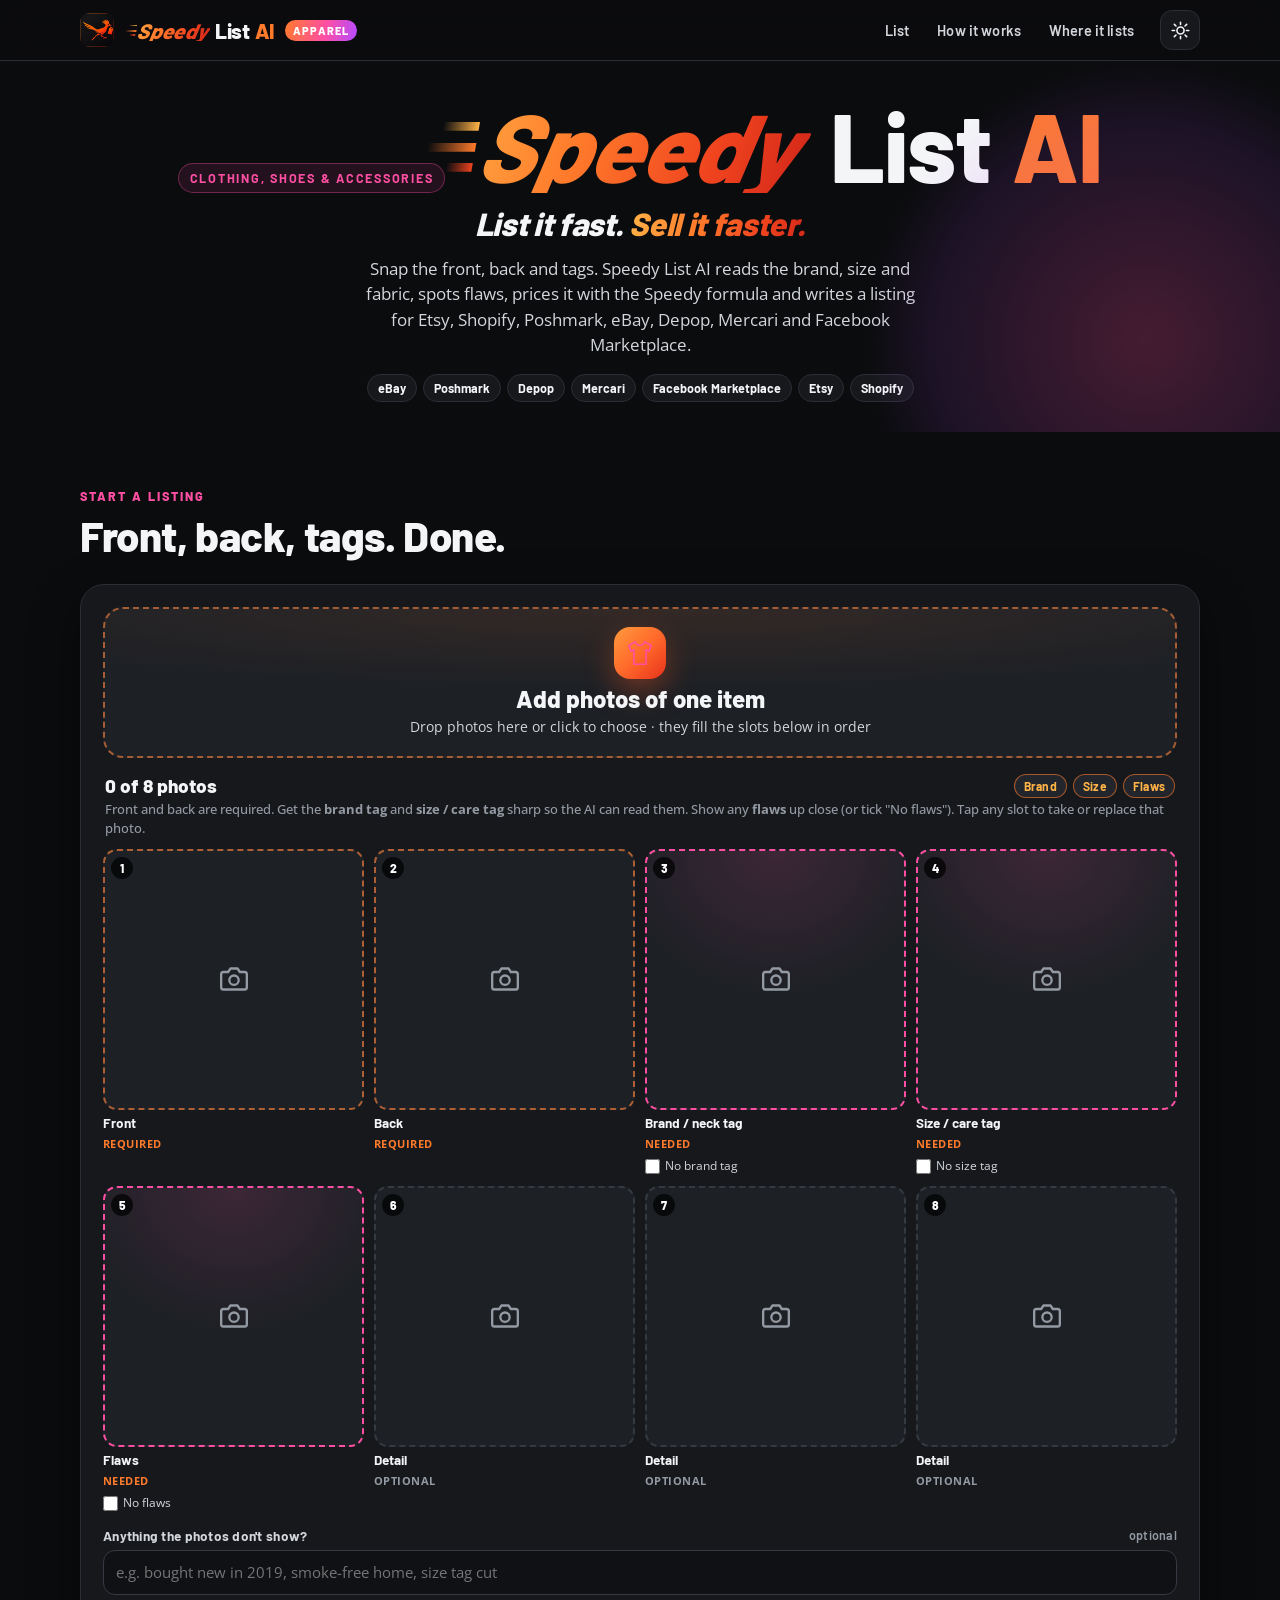
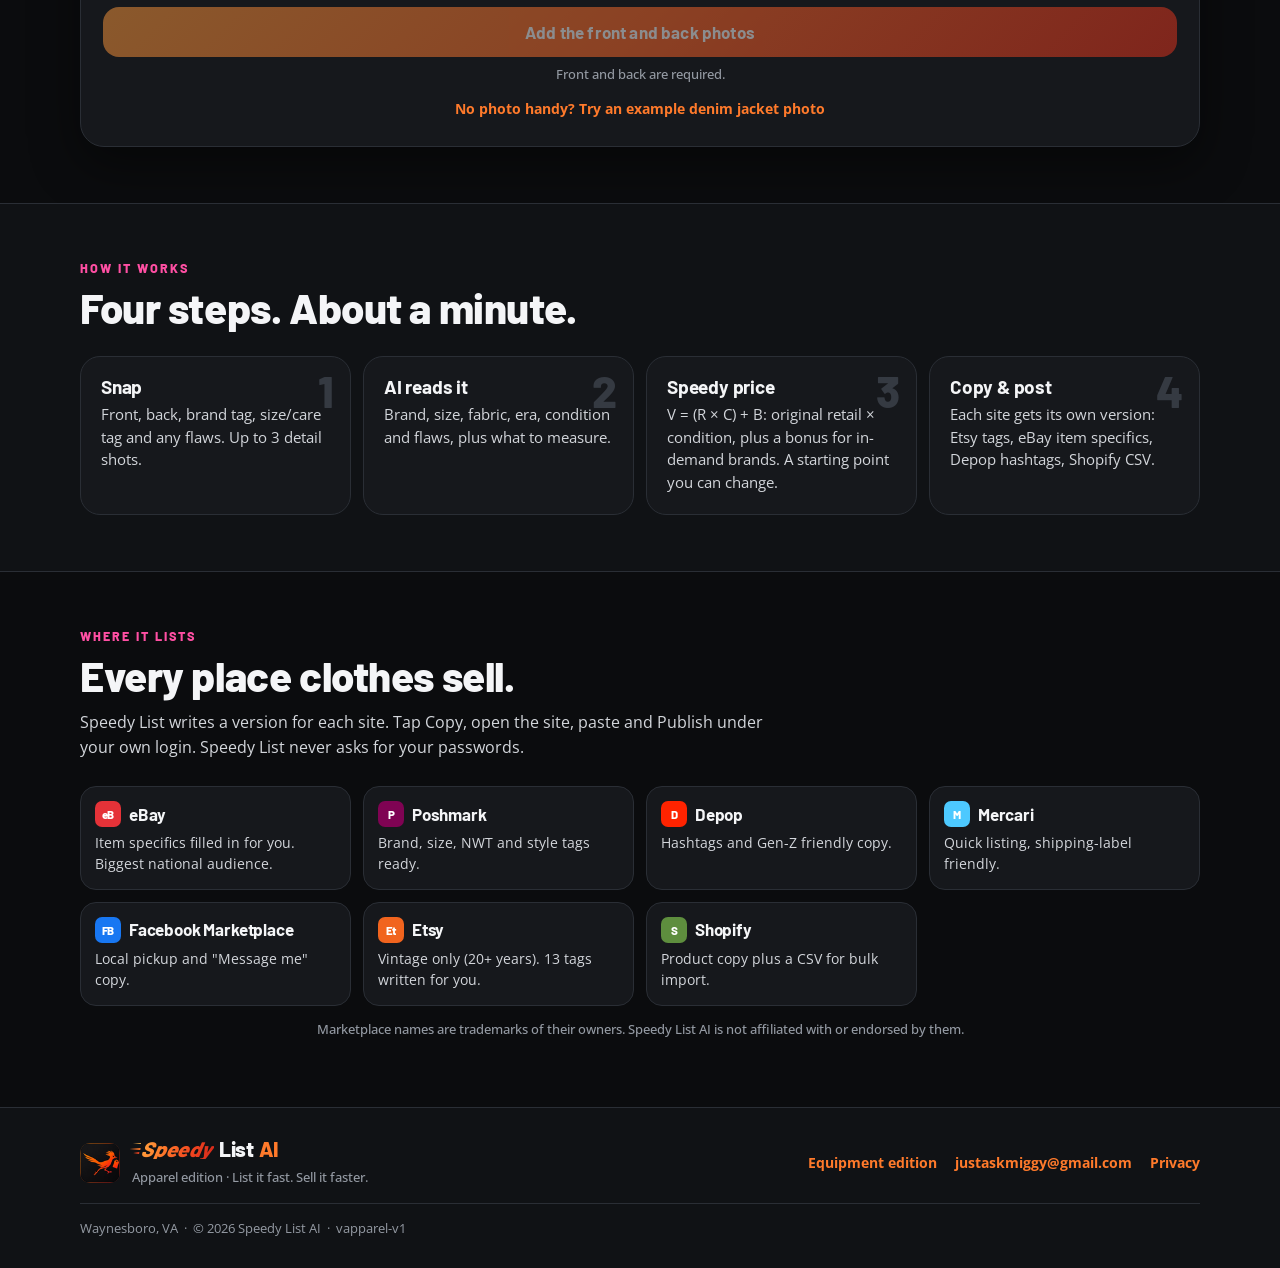
==== index.html @ e32f9b7d "Speedy List AI – Apparel v1: photo guide (front/back/brand tag/size tag/flaws + details), real AI vi" ====
<!doctype html>
<html lang="en" data-theme="dark">
<head>
<meta charset="utf-8">
<meta name="viewport" content="width=device-width, initial-scale=1, viewport-fit=cover">
<title>Speedy List AI – Apparel · List it fast. Sell it faster.</title>
<meta name="description" content="Speedy List AI – Apparel: photos of clothing, shoes and accessories become a priced listing for Etsy, Shopify, Poshmark, eBay, Depop, Mercari and Facebook Marketplace.">
<meta name="theme-color" content="#0b0c0e">
<meta name="color-scheme" content="dark light">
<link rel="manifest" href="manifest.webmanifest">
<link rel="icon" href="assets/brand/roadrunner-favicon-32.png" sizes="32x32" type="image/png">
<link rel="apple-touch-icon" href="assets/brand/roadrunner-apple-touch-180.png" sizes="180x180">
<meta name="apple-mobile-web-app-capable" content="yes"><meta name="mobile-web-app-capable" content="yes">
<meta name="apple-mobile-web-app-title" content="Speedy Apparel">
<meta name="apple-mobile-web-app-status-bar-style" content="black-translucent">
<meta property="og:title" content="Speedy List AI – Apparel">
<meta property="og:description" content="Snap the front, back and tags. Get a priced listing for every resale site.">
<meta property="og:image" content="assets/brand/roadrunner-icon-512.png">
<link rel="preload" href="assets/fonts/Barlow-ExtraBold.woff2" as="font" type="font/woff2" crossorigin>
<link rel="stylesheet" href="css/app.css">
<link rel="stylesheet" href="css/apparel.css">
<script>try{var t=localStorage.getItem('sla.theme');if(t)document.documentElement.setAttribute('data-theme',t)}catch(e){}</script>
</head>
<body>
<header class="topbar">
  <div class="wrap topbar-in">
    <a class="brand" href="#top" aria-label="Speedy List AI Apparel home">
      <img src="assets/brand/roadrunner-tile-64.png" width="34" height="34" alt="">
      <span class="wordmark sm"><span class="sp-speedy">Speedy</span><span class="sp-list">List</span><span class="sp-ai">AI</span></span>
      <span class="catpill" id="catPill">Apparel</span>
    </a>
    <nav class="topnav" aria-label="Sections"><a href="#list">List</a><a href="#how">How it works</a><a href="#where">Where it lists</a></nav>
    <button class="btn ghost sm" id="installBtn" hidden>Install</button>
    <button class="iconbtn" id="themeBtn" aria-label="Toggle light / dark mode" title="Light / dark">
      <svg class="i-sun" viewBox="0 0 24 24" aria-hidden="true"><circle cx="12" cy="12" r="4.5"/><path d="M12 1.5v3M12 19.5v3M4.2 4.2l2.1 2.1M17.7 17.7l2.1 2.1M1.5 12h3M19.5 12h3M4.2 19.8l2.1-2.1M17.7 6.3l2.1-2.1"/></svg>
      <svg class="i-moon" viewBox="0 0 24 24" aria-hidden="true"><path d="M20.5 14.5A8.5 8.5 0 0 1 9.5 3.5a8.5 8.5 0 1 0 11 11z"/></svg>
    </button>
  </div>
</header>

<main id="top">
  <section class="hero ap-hero">
    <div class="hero-glow" aria-hidden="true"></div>
    <div class="wrap">
      <span class="eyebrow ap" id="eyebrow">Clothing, shoes &amp; accessories</span>
      <h1 class="wordmark xl"><span class="sp-speedy">Speedy</span><span class="sp-list">List</span><span class="sp-ai">AI</span></h1>
      <p class="slogan">List it fast. <span>Sell it faster.</span></p>
      <p class="lede" id="lede"></p>
      <div class="mk-strip" id="mkStrip" aria-label="Marketplaces"></div>
    </div>
  </section>

  <section class="sec" id="list">
    <div class="wrap">
      <div class="sec-head"><span class="kicker ap">Start a listing</span><h2>Front, back, tags. Done.</h2></div>
      <div class="flow card" id="flow">
        <div class="step" id="stepDrop">
          <label class="drop compact" id="drop" tabindex="0">
            <input type="file" id="fileIn" accept="image/*" multiple hidden>
            <div class="drop-icon" aria-hidden="true"><svg viewBox="0 0 64 64"><path d="M22 8l-14 8 5 12 6-3v31h26V25l6 3 5-12-14-8c-2 5-6 8-10 8s-8-3-10-8z"/></svg></div>
            <strong class="drop-title" id="dropTitle">Add photos of one item</strong>
            <span class="drop-sub"><span class="desk">Drop photos here or click to choose</span><span class="mob">Tap to pick several from your library</span> · they fill the slots below in order</span>
          </label>
          <div class="shots-head" aria-live="polite"><b id="shotCount"></b><span class="shot-flags" id="shotFlags"></span></div>
          <p class="tiny shots-tip">Front and back are required. Get the <b>brand tag</b> and <b>size / care tag</b> sharp so the AI can read them. Show any <b>flaws</b> up close (or tick "No flaws"). Tap any slot to take or replace that photo.</p>
          <div class="shots" id="shots" role="list" aria-label="Photo slots"></div>
          <div class="field"><label for="notesIn">Anything the photos don't show? <span class="tiny">optional</span></label><input id="notesIn" maxlength="300" placeholder="e.g. bought new in 2019, smoke-free home, size tag cut"></div>
          <button class="btn primary lg block" id="analyzeBtn" type="button" disabled>Add photos</button>
          <p class="tiny center" id="analyzeWhy"></p>
          <div class="sample-row"><button class="linkbtn" id="sampleBtn" type="button"></button></div>
        </div>

        <div class="step" id="stepId" hidden>
          <div class="thumbs" id="thumbs"></div>
          <div class="ident">
            <div class="scan"><img id="scanImg" alt=""><span class="scanline"></span></div>
            <div class="ident-copy">
              <h3><span class="spinner"></span> Reading your photos...</h3>
              <ul class="ident-steps" id="identSteps"><li>Reading the brand tag</li><li>Size, fabric &amp; made in</li><li>Checking for flaws</li><li>Pricing &amp; writing listings</li></ul>
              <p class="demo-note">Speedy AI is on it. About 15-30 seconds.</p>
            </div>
          </div>
        </div>

        <div class="step" id="stepResult" hidden>
          <div class="result-grid">
            <div class="col">
              <div class="item-card">
                <div class="item-photo"><img id="itemImg" alt="Your item photo"><span class="badge demo">Speedy AI</span></div>
                <div class="item-meta">
                  <span class="badge ok" id="itemConf">AI read</span>
                  <h3 id="itemName"></h3>
                  <p class="demo-note strong" id="aiNote"></p>
                  <div class="fgrid" id="fieldGrid"></div>
                  <label class="vchk"><input type="checkbox" id="vintageChk"> <span><b>Vintage (20+ years old)</b> <span class="tiny" id="vintageWhy"></span></span></label>
                  <div class="field"><label for="flawsIn">Flaws <span class="tiny">one per line, buyers trust honesty</span></label><textarea id="flawsIn" rows="2" placeholder="None noted"></textarea></div>
                  <button class="linkbtn" id="retryBtn" type="button">Not right? Analyze again</button>
                </div>
              </div>

              <div class="price-card meas-card">
                <div class="price-head"><h3>Measurements</h3><span class="formula-tag ap">inches, laid flat</span></div>
                <p class="tiny">Measured items sell faster and get fewer returns. Leave blank to skip.</p>
                <div class="meas" id="meas"></div>
              </div>

              <div class="price-card">
                <div class="price-head"><h3>Speedy price</h3><span class="formula-tag">V = (R &times; C) + B</span></div>
                <p class="startpt" id="startNote"></p>
                <div class="field"><label for="retailIn" id="retailLbl">R - original retail price</label><div class="money"><span>$</span><input id="retailIn" type="number" inputmode="numeric" min="0" step="5"></div></div>
                <div class="field"><span class="lbl">C - condition</span><div class="seg seg5" id="condSeg" role="radiogroup" aria-label="Condition"></div></div>
                <div class="field"><label for="bonusIn">B - brand bonus <span class="gold" id="goldTag">In-demand brand</span></label>
                  <div class="range-row"><input id="bonusIn" type="range"><output id="bonusOut">$0</output></div>
                  <p class="tiny" id="bonusNote"></p></div>
                <div class="calc" id="calc"></div>
                <div class="final">
                  <div><span class="tiny">Suggested starting price</span><div class="big" id="vOut">-</div></div>
                  <div class="field inline"><label for="priceIn">Your price</label><div class="money"><span>$</span><input id="priceIn" type="number" inputmode="numeric" min="0" step="1" placeholder="Enter price"></div></div>
                </div>
                <p class="price-need" id="priceNeed" role="status" hidden>Enter your asking price. Listings can't be copied until there's a price.</p>
              </div>
            </div>

            <div class="col">
              <div class="listing-card">
                <h3>Your listing <span class="tiny">written for you, edit freely</span></h3>
                <div class="field"><label for="titleIn">Title <span class="tiny" id="titleCount">0/80</span></label><input id="titleIn" maxlength="140"></div>
                <div class="field"><label for="descIn">Description</label><textarea id="descIn" rows="6"></textarea></div>
                <div class="field"><label for="kwIn">Keywords / tags <span class="tiny">comma separated</span></label><input id="kwIn"></div>
              </div>
              <div class="post-card">
                <div class="post-head"><h3>Copy to a marketplace</h3></div>
                <div class="mtabs" id="mtabs" role="tablist" aria-label="Marketplaces"></div>
                <div class="mpanel" id="mpanel"></div>
                <div class="done-row">
                  <button class="btn ghost" id="saveBtn" type="button">Save to my items</button>
                  <button class="btn ghost" id="againBtn" type="button">List another item</button>
                </div>
                <p class="tiny center" id="savedNote"></p>
              </div>
            </div>
          </div>
        </div>
      </div>
    </div>
  </section>

  <section class="sec alt" id="how">
    <div class="wrap">
      <div class="sec-head"><span class="kicker ap">How it works</span><h2>Four steps. About a minute.</h2></div>
      <ol class="how">
        <li><span class="n">1</span><h3>Snap</h3><p>Front, back, brand tag, size/care tag and any flaws. Up to 3 detail shots.</p></li>
        <li><span class="n">2</span><h3>AI reads it</h3><p>Brand, size, fabric, era, condition and flaws, plus what to measure.</p></li>
        <li><span class="n">3</span><h3>Speedy price</h3><p>V = (R &times; C) + B: original retail &times; condition, plus a bonus for in-demand brands. A starting point you can change.</p></li>
        <li><span class="n">4</span><h3>Copy &amp; post</h3><p>Each site gets its own version: Etsy tags, eBay item specifics, Depop hashtags, Shopify CSV.</p></li>
      </ol>
    </div>
  </section>

  <section class="sec" id="where">
    <div class="wrap">
      <div class="sec-head"><span class="kicker ap">Where it lists</span><h2>Every place clothes sell.</h2>
        <p class="sub">Speedy List writes a version for each site. Tap Copy, open the site, paste and Publish under your own login. Speedy List never asks for your passwords.</p></div>
      <div class="where" id="whereGrid"></div>
      <p class="tiny center">Marketplace names are trademarks of their owners. Speedy List AI is not affiliated with or endorsed by them.</p>
    </div>
  </section>
</main>

<footer class="footer">
  <div class="wrap foot-in">
    <div class="foot-brand"><img src="assets/brand/roadrunner-tile-64.png" width="40" height="40" alt="">
      <div><span class="wordmark sm"><span class="sp-speedy">Speedy</span><span class="sp-list">List</span><span class="sp-ai">AI</span></span><p class="tiny">Apparel edition · List it fast. Sell it faster.</p></div></div>
    <div class="foot-links"><a href="https://justaskmiggy.github.io/speedy-list-ai/">Equipment edition</a><a href="mailto:justaskmiggy@gmail.com">justaskmiggy@gmail.com</a><a href="privacy.html">Privacy</a></div>
    <p class="foot-note">Waynesboro, VA &nbsp;·&nbsp; &copy; 2026 Speedy List AI &nbsp;·&nbsp; <span id="verTag"></span></p>
  </div>
</footer>
<div class="toast" id="toast" role="status" aria-live="polite"></div>
<script src="js/categories.js"></script>
<script src="js/markets.js"></script>
<script src="js/app.js"></script>
</body>
</html>
---- css/app.css ----
/* Speedy List AI - dark-first, light mode via [data-theme=light] */
@font-face{font-family:"Barlow";font-weight:600;font-display:swap;src:url(../assets/fonts/Barlow-SemiBold.woff2) format("woff2")}
@font-face{font-family:"Barlow";font-weight:700;font-display:swap;src:url(../assets/fonts/Barlow-Bold.woff2) format("woff2")}
@font-face{font-family:"Barlow";font-weight:800;font-display:swap;src:url(../assets/fonts/Barlow-ExtraBold.woff2) format("woff2")}
@font-face{font-family:"Open Sans";font-weight:300 800;font-display:swap;src:url(../assets/fonts/OpenSans-var.woff2) format("woff2")}

:root{
  --o1:#ffb347;--o2:#ff7a2b;--o3:#f0441f;--o4:#d4281a;
  --grad:linear-gradient(100deg,#ffb347 0%,#ff7a2b 40%,#f0441f 75%,#d4281a 100%);
  --grad2:linear-gradient(135deg,#ff9a3c 0%,#ff6a2b 50%,#e8321c 100%);
  --green:#2fd27a;--blue:#4aa3ff;
  --r:18px;--r2:12px;
  --head:"Barlow","Arial Narrow",system-ui,sans-serif;--body:"Open Sans",system-ui,-apple-system,"Segoe UI",Roboto,sans-serif;
  --bg:#0b0c0e;--bg2:#101215;--card:#16181c;--card2:#1d2025;--line:#2a2e35;--line2:#353a42;
  --text:#f4f5f7;--text2:#d3d6db;--mute:#949aa3;--shadow:0 18px 50px rgba(0,0,0,.45);
  --chip:#22252b;--input:#0f1114;
}
[data-theme=light]{
  --bg:#f6f5f2;--bg2:#efece7;--card:#ffffff;--card2:#f7f5f2;--line:#e5e1db;--line2:#d6d1c9;
  --text:#121316;--text2:#2f3338;--mute:#626870;--shadow:0 16px 40px rgba(30,20,10,.10);
  --chip:#f1eee9;--input:#fbfaf8;
}
*{box-sizing:border-box}
html{scroll-behavior:smooth;-webkit-text-size-adjust:100%}
body{margin:0;background:var(--bg);color:var(--text);font:15px/1.55 var(--body);-webkit-font-smoothing:antialiased;overflow-x:hidden}
img{max-width:100%;display:block}
a{color:inherit}
h1,h2,h3{font-family:var(--head);margin:0;line-height:1.1;letter-spacing:-.01em}
h2{font-size:clamp(28px,4.4vw,42px);font-weight:800}
h3{font-size:19px;font-weight:700}
button,input,textarea,select{font:inherit;color:inherit}
svg{fill:none;stroke:currentColor;stroke-width:2;stroke-linecap:round;stroke-linejoin:round}
.wrap{max-width:1160px;margin:0 auto;padding:0 20px}
.skip{position:absolute;left:-999px}.skip:focus{left:10px;top:10px;z-index:99;background:#fff;color:#000;padding:8px 12px;border-radius:8px}
.tiny{font-size:12.5px;color:var(--mute);font-weight:500}
.center{text-align:center}
[hidden]{display:none!important}

/* prototype bar */
.protobar{background:#000;color:#cfd2d7;font-size:12.5px;text-align:center;padding:6px 12px;border-bottom:1px solid #1d1f23}
[data-theme=light] .protobar{background:#141518;color:#e6e7ea}
.pill{display:inline-block;background:var(--grad);color:#fff;font:800 10.5px/1 var(--head);letter-spacing:.08em;padding:4px 8px;border-radius:99px;margin-right:6px;vertical-align:1px;text-transform:uppercase}

/* wordmark: Speedy = heavy slanted gradient w/ motion streaks, List = white/dark, AI = orange */
.wordmark{font-family:var(--head);font-weight:800;white-space:nowrap;display:inline-flex;align-items:baseline;gap:.22em;letter-spacing:-.01em;line-height:1}
.wordmark .sp-speedy{position:relative;display:inline-block;font-style:italic;transform:skewX(-10deg);padding:0 .1em 0 .55em;margin-left:-.1em;
  background:var(--grad);-webkit-background-clip:text;background-clip:text;color:transparent;-webkit-text-fill-color:transparent}
.wordmark .sp-speedy::before{content:"";position:absolute;left:0;top:.26em;width:.5em;height:.52em;pointer-events:none;
  background:linear-gradient(90deg,transparent,#ffb347) 100% 0/75% .09em no-repeat,linear-gradient(90deg,transparent,#ff7a2b) 100% 50%/100% .09em no-repeat,linear-gradient(90deg,transparent,#f0441f) 100% 100%/55% .09em no-repeat}
.wordmark .sp-list{color:var(--text)}
.wordmark .sp-ai{color:var(--o2)}
.wordmark.sm{font-size:21px}
.wordmark.xl{font-size:clamp(50px,9vw,96px);margin:10px 0 6px;margin-left:-.12em}

/* top bar */
.topbar{position:sticky;top:0;z-index:40;background:color-mix(in srgb,var(--bg) 82%,transparent);backdrop-filter:saturate(1.4) blur(14px);-webkit-backdrop-filter:saturate(1.4) blur(14px);border-bottom:1px solid var(--line)}
.topbar-in{display:flex;align-items:center;gap:14px;height:60px}
.brand{display:flex;align-items:center;gap:14px;text-decoration:none;margin-right:auto}
.brand img{border-radius:9px}
.topnav{display:none;gap:4px}
.topnav a{text-decoration:none;color:var(--text2);font:600 14.5px var(--head);padding:8px 12px;border-radius:10px;letter-spacing:.01em}
.topnav a:hover{background:var(--chip);color:var(--text)}
.iconbtn{width:40px;height:40px;border-radius:12px;border:1px solid var(--line);background:var(--card);display:grid;place-items:center;cursor:pointer}
.iconbtn svg{width:19px;height:19px}
.i-moon{display:none}[data-theme=light] .i-sun{display:none}[data-theme=light] .i-moon{display:block}
@media(min-width:900px){.topnav{display:flex}}

/* buttons */
.btn{display:inline-flex;align-items:center;justify-content:center;gap:9px;border:0;border-radius:14px;padding:11px 18px;font:700 15.5px var(--head);letter-spacing:.01em;text-decoration:none;cursor:pointer;transition:transform .12s,box-shadow .2s,background .2s;white-space:nowrap}
.btn svg{width:19px;height:19px}
.btn:active{transform:scale(.98)}
.btn.primary{background:var(--grad2);color:#fff;box-shadow:0 8px 24px rgba(255,90,31,.32),inset 0 1px 0 rgba(255,255,255,.25)}
.btn.primary:hover{box-shadow:0 10px 30px rgba(255,90,31,.45),inset 0 1px 0 rgba(255,255,255,.25)}
.btn.primary:disabled{opacity:.5;cursor:not-allowed;box-shadow:none}
.btn.ghost{background:var(--card);color:var(--text);border:1px solid var(--line2)}
.btn.ghost:hover{border-color:var(--o2)}
.btn.lg{padding:15px 22px;font-size:17px;border-radius:16px}
.btn.sm{padding:8px 13px;font-size:14px;border-radius:11px}
.btn.block{width:100%}
.btn.ready{background:rgba(255,122,43,.12);color:var(--o1);border:1px solid rgba(255,122,43,.4)}
[data-theme=light] .btn.ready{color:#c94a12}
.btn.ok{background:rgba(47,210,122,.14);color:var(--green);border:1px solid rgba(47,210,122,.35)}
.linkbtn{background:none;border:0;color:var(--o2);font-weight:700;cursor:pointer;padding:4px 0;text-decoration:none;font-size:14px}
.linkbtn:hover{text-decoration:underline}

/* hero */
.hero{position:relative;overflow:hidden;padding:34px 0 46px}
.hero-glow{position:absolute;inset:-20% -10% auto auto;width:780px;height:780px;background:radial-gradient(closest-side,rgba(255,106,43,.28),rgba(240,68,31,.10) 55%,transparent 72%);pointer-events:none}
[data-theme=light] .hero-glow{background:radial-gradient(closest-side,rgba(255,122,43,.22),rgba(240,68,31,.07) 55%,transparent 72%)}
.hero-in{position:relative;display:grid;gap:26px;align-items:center}
.hero-copy{order:2;text-align:center}
.hero-art{order:1;position:relative;justify-self:center;width:min(78vw,330px);aspect-ratio:1}
.eyebrow{display:inline-block;font:700 12.5px var(--head);letter-spacing:.14em;text-transform:uppercase;color:var(--o1);background:rgba(255,122,43,.10);border:1px solid rgba(255,122,43,.28);padding:6px 11px;border-radius:99px}
[data-theme=light] .eyebrow{color:#c94a12}
.slogan{font:800 clamp(22px,3.6vw,32px)/1.15 var(--head);margin:6px 0 14px;font-style:italic;letter-spacing:-.01em}
.slogan span{background:var(--grad);-webkit-background-clip:text;background-clip:text;color:transparent}
.lede{color:var(--text2);font-size:16.5px;max-width:560px;margin:0 auto 22px}
.cta-row{display:flex;gap:12px;flex-wrap:wrap;justify-content:center}
.hero-stats{list-style:none;padding:0;margin:24px 0 0;display:flex;gap:10px;justify-content:center;flex-wrap:wrap}
.hero-stats li{background:var(--card);border:1px solid var(--line);border-radius:12px;padding:7px 12px;font-size:13.5px;color:var(--mute)}
.hero-stats b{color:var(--text);font:800 16px var(--head);margin-right:3px}
.tile-ring{position:absolute;inset:6%;border-radius:22%;filter:drop-shadow(0 24px 50px rgba(255,90,31,.35));animation:bob 6s ease-in-out infinite}
.tile-ring img{width:100%;height:100%}
.float{position:absolute;background:color-mix(in srgb,var(--card) 88%,transparent);backdrop-filter:blur(10px);-webkit-backdrop-filter:blur(10px);border:1px solid var(--line2);border-radius:14px;padding:8px 12px;font:700 13px var(--head);box-shadow:var(--shadow);display:flex;align-items:center;gap:7px;white-space:nowrap}
.float small{display:block;font:600 11px var(--body);color:var(--mute)}
.float b{font-size:20px;background:var(--grad);-webkit-background-clip:text;background-clip:text;color:transparent}
.float.f3{flex-direction:column;align-items:flex-start;gap:0}
.f1{left:-6%;top:12%;animation:bob 5s ease-in-out infinite .4s}
.f2{right:-8%;top:44%;animation:bob 5.5s ease-in-out infinite 1s}
.f3{left:2%;bottom:2%;animation:bob 6.5s ease-in-out infinite .2s}
.dot{width:9px;height:9px;border-radius:50%;background:var(--o2);display:inline-block}
.dot.ok{background:var(--green);box-shadow:0 0 0 3px rgba(47,210,122,.18)}
@keyframes bob{0%,100%{transform:translateY(0)}50%{transform:translateY(-7px)}}
@media(min-width:900px){
  .hero{padding:60px 0 70px}
  .hero-in{grid-template-columns:1.1fr .9fr;gap:40px}
  .hero-copy{order:1;text-align:left}.hero-art{order:2;width:400px}
  .lede{margin-left:0}.cta-row,.hero-stats{justify-content:flex-start}
}
@media (prefers-reduced-motion:reduce){*{animation:none!important;transition:none!important}}

/* sections */
.sec{padding:56px 0;scroll-margin-top:60px}
#flow{scroll-margin-top:76px}
.sec.alt{background:var(--bg2);border-top:1px solid var(--line);border-bottom:1px solid var(--line)}
.sec-head{margin-bottom:26px}
.sec-head.center{text-align:center}
.sec-head.row{display:flex;flex-wrap:wrap;gap:18px;align-items:flex-end;justify-content:space-between}
.sec-head.row>div:first-child{max-width:720px}
.kicker{display:block;font:800 12.5px var(--head);letter-spacing:.16em;text-transform:uppercase;color:var(--o2);margin-bottom:8px}
.sub{color:var(--text2);font-size:16px;margin:12px 0 0;max-width:720px}
.sec-head.center .sub{margin-left:auto;margin-right:auto}
.card{background:var(--card);border:1px solid var(--line);border-radius:24px;box-shadow:var(--shadow)}

/* flow */
.flow{padding:16px}
@media(min-width:700px){.flow{padding:22px}}
.drop{display:flex;flex-direction:column;align-items:center;justify-content:center;text-align:center;gap:8px;min-height:300px;border:2px dashed color-mix(in srgb,var(--o2) 55%,var(--line2));border-radius:20px;cursor:pointer;padding:30px 18px;
  background:radial-gradient(120% 90% at 50% 0%,rgba(255,122,43,.10),transparent 60%),var(--card2);transition:border-color .2s,background .2s,transform .15s}
.drop:hover,.drop:focus-visible{border-color:var(--o2);outline:none}
.drop.over{border-color:var(--o1);background:radial-gradient(120% 90% at 50% 0%,rgba(255,122,43,.22),transparent 65%),var(--card2);transform:scale(1.01)}
.drop-icon{width:84px;height:84px;border-radius:24px;background:var(--grad2);display:grid;place-items:center;box-shadow:0 12px 30px rgba(255,90,31,.35);margin-bottom:8px}
.drop-icon svg{width:46px;height:46px;stroke:#fff;stroke-width:3.4}
.drop-title{font:800 clamp(22px,3.4vw,30px)/1.15 var(--head)}
.drop-sub{color:var(--text2);font-size:15px}
.drop-sub .mob{display:none}
@media(hover:none) and (pointer:coarse){.drop-sub .mob{display:inline}.drop-sub .desk{display:none}}
.drop-hint{font-size:12.5px;color:var(--mute)}
.sample-row{text-align:center;margin-top:10px}

.thumbs{display:flex;gap:10px;overflow-x:auto;padding-bottom:6px;margin-bottom:14px}
.thumbs img{width:74px;height:74px;object-fit:cover;border-radius:12px;border:2px solid var(--line2);flex:none}
.thumbs img:first-child{border-color:var(--o2)}
.ident{display:grid;gap:18px;align-items:center}
@media(min-width:700px){.ident{grid-template-columns:280px 1fr}}
.scan{position:relative;border-radius:16px;overflow:hidden;aspect-ratio:4/3;background:#000;max-width:420px}
.scan img{width:100%;height:100%;object-fit:cover;opacity:.85}
.scanline{position:absolute;left:0;right:0;height:3px;background:linear-gradient(90deg,transparent,var(--o1),transparent);box-shadow:0 0 18px 6px rgba(255,122,43,.45);animation:scan 1.4s ease-in-out infinite alternate}
@keyframes scan{from{top:4%}to{top:94%}}
.ident h3{font-size:24px;display:flex;align-items:center;gap:10px}
.spinner{width:20px;height:20px;border-radius:50%;border:3px solid rgba(255,122,43,.25);border-top-color:var(--o2);animation:spin .8s linear infinite;display:inline-block;flex:none}
@keyframes spin{to{transform:rotate(360deg)}}
.ident-steps{list-style:none;padding:0;margin:12px 0}
.ident-steps li{padding:5px 0 5px 28px;position:relative;color:var(--mute);transition:color .2s}
.ident-steps li::before{content:"";position:absolute;left:0;top:8px;width:16px;height:16px;border-radius:50%;border:2px solid var(--line2)}
.ident-steps li.on{color:var(--text)}
.ident-steps li.on::before{border-color:var(--o2);border-top-color:transparent;animation:spin .8s linear infinite}
.ident-steps li.done{color:var(--text)}
.ident-steps li.done::before{border-color:var(--green);background:var(--green) url("data:image/svg+xml,%3Csvg xmlns='http://www.w3.org/2000/svg' viewBox='0 0 24 24' fill='none' stroke='%23062' stroke-width='4' stroke-linecap='round' stroke-linejoin='round'%3E%3Cpath d='M5 12l5 5 9-10'/%3E%3C/svg%3E") center/11px no-repeat}
.demo-note{font-size:12.5px;color:var(--mute);margin:6px 0 0}
.demo-note.strong{background:rgba(255,122,43,.09);border:1px solid rgba(255,122,43,.25);color:var(--text2);border-radius:10px;padding:8px 10px}

.result-grid{display:grid;gap:16px}
@media(min-width:960px){.result-grid{grid-template-columns:1fr 1fr;align-items:start}}
.col{display:grid;gap:16px;min-width:0}
.item-card,.price-card,.listing-card,.post-card{background:var(--card2);border:1px solid var(--line);border-radius:18px;padding:16px}
.item-card{display:grid;gap:14px}
@media(min-width:520px){.item-card{grid-template-columns:150px 1fr}}
.item-photo{position:relative;border-radius:14px;overflow:hidden;aspect-ratio:1;background:#000}
.item-photo img{width:100%;height:100%;object-fit:cover}
.item-photo .badge{position:absolute;left:8px;top:8px}
.badge{display:inline-block;font:800 11px/1 var(--head);letter-spacing:.08em;text-transform:uppercase;padding:5px 8px;border-radius:7px}
.badge.demo{background:rgba(0,0,0,.75);color:#ffb347;border:1px solid rgba(255,179,71,.5)}
.badge.ok{background:rgba(47,210,122,.14);color:var(--green)}
.item-meta h3{font-size:21px;margin:8px 0}
.kv{display:grid;grid-template-columns:auto 1fr;gap:3px 12px;margin:0 0 8px;font-size:14px}
.kv dt{color:var(--mute)}.kv dd{margin:0;font-weight:600}
.price-head,.post-head{display:flex;justify-content:space-between;align-items:center;gap:10px;margin-bottom:10px}
.formula-tag{font:800 14px var(--head);color:var(--o1);background:rgba(255,122,43,.1);border:1px dashed rgba(255,122,43,.45);padding:4px 9px;border-radius:9px}
[data-theme=light] .formula-tag{color:#c94a12}
.field{display:grid;gap:6px;margin-bottom:12px}
.field label,.field .lbl{font:700 13.5px var(--head);letter-spacing:.02em;color:var(--text2);display:flex;gap:8px;align-items:center;justify-content:space-between}
.field input,.field textarea{width:100%;background:var(--input);border:1px solid var(--line2);border-radius:12px;padding:10px 12px;outline:none;transition:border-color .2s}
.field input:focus,.field textarea:focus{border-color:var(--o2);box-shadow:0 0 0 3px rgba(255,122,43,.15)}
.field textarea{resize:vertical;font-size:14px;line-height:1.5}
.money{position:relative}.money span{position:absolute;left:12px;top:50%;transform:translateY(-50%);color:var(--mute);font-weight:700}
.money input{padding-left:24px!important;font-weight:700}
.seg{display:grid;grid-template-columns:repeat(3,1fr);gap:6px;background:var(--input);border:1px solid var(--line2);border-radius:13px;padding:4px}
.seg button{border:0;background:transparent;border-radius:9px;padding:8px 4px;cursor:pointer;font:700 14px var(--head);color:var(--text2);line-height:1.15}
.seg button small{display:block;font:600 11.5px var(--body);color:var(--mute)}
.seg button.on{background:var(--grad2);color:#fff;box-shadow:0 4px 14px rgba(255,90,31,.3)}
.seg button.on small{color:rgba(255,255,255,.85)}
.gold{font:800 10.5px var(--head);letter-spacing:.06em;text-transform:uppercase;color:#1a1000;background:linear-gradient(90deg,#ffd36b,#ffb347);padding:3px 7px;border-radius:6px}
.range-row{display:flex;align-items:center;gap:12px}
.range-row input{flex:1;accent-color:var(--o2);padding:0;border:0;background:none;box-shadow:none!important}
.range-row output{font:800 16px var(--head);min-width:52px;text-align:right}
.calc{font:600 14px var(--head);background:var(--input);border:1px dashed var(--line2);border-radius:12px;padding:10px 12px;color:var(--text2);overflow-x:auto;white-space:nowrap}
.calc b{color:var(--text)}
.final{display:flex;align-items:flex-end;justify-content:space-between;gap:14px;margin-top:12px;flex-wrap:wrap}
.final .big{font:800 40px/1 var(--head);background:var(--grad);-webkit-background-clip:text;background-clip:text;color:transparent;letter-spacing:-.02em}
.field.inline{margin:0;width:150px}
.listing-card h3,.post-head h3{display:flex;align-items:baseline;gap:10px;flex-wrap:wrap;margin-bottom:10px}

.conn-chips{display:flex;flex-wrap:wrap;gap:6px;margin-bottom:10px}
.cchip{display:inline-flex;align-items:center;gap:6px;font:700 12.5px var(--head);padding:5px 9px;border-radius:99px;background:var(--chip);border:1px solid var(--line);color:var(--text2)}
.cchip.on{background:rgba(47,210,122,.12);border-color:rgba(47,210,122,.35);color:var(--green)}
.cchip.ready{background:rgba(255,122,43,.10);border-color:rgba(255,122,43,.35);color:var(--o1)}
[data-theme=light] .cchip.ready{color:#c94a12}[data-theme=light] .cchip.on{color:#118a4a}
.cchip svg{width:13px;height:13px;stroke-width:3}
.conn-nudge{display:flex;gap:10px;align-items:center;justify-content:space-between;flex-wrap:wrap;background:rgba(255,122,43,.08);border:1px solid rgba(255,122,43,.3);border-radius:12px;padding:10px 12px;margin-bottom:12px;font-size:14px}
.mk-checks{display:grid;gap:8px;margin-bottom:14px}
.mk-group{font:800 11.5px var(--head);letter-spacing:.12em;text-transform:uppercase;color:var(--mute);display:flex;justify-content:space-between;align-items:center;margin-top:4px}
.mk-group button{font-size:12px;text-transform:none;letter-spacing:0}
.mk-row{display:grid;grid-template-columns:repeat(auto-fill,minmax(205px,1fr));gap:8px}
.mcheck{display:flex;align-items:center;gap:10px;padding:9px 10px;border-radius:12px;border:1px solid var(--line);background:var(--card);cursor:pointer;font-size:14px;font-weight:600;min-width:0}
.mcheck:has(input:checked){border-color:color-mix(in srgb,var(--o2) 60%,var(--line))}
.mcheck input{width:18px;height:18px;accent-color:var(--o2);flex:none;margin:0}
.mcheck .nm{flex:1;min-width:0;overflow:hidden;text-overflow:ellipsis;white-space:nowrap}
.mono{width:26px;height:26px;border-radius:8px;display:grid;place-items:center;font:800 10.5px var(--head);color:#fff;flex:none;letter-spacing:-.02em}
.mstate{width:8px;height:8px;border-radius:50%;flex:none;background:var(--line2)}
.mstate.on{background:var(--green)}.mstate.ready{background:var(--o2)}
.progress{list-style:none;padding:0;margin:14px 0 0;display:grid;gap:7px}
.progress li{display:flex;align-items:center;gap:10px;padding:9px 11px;border-radius:12px;background:var(--card);border:1px solid var(--line);font-size:14px;font-weight:600}
.progress li .nm{flex:1;min-width:0}
.progress .st{font:700 13px var(--head);color:var(--mute);display:flex;align-items:center;gap:7px;text-align:right}
.progress .st.ok{color:var(--green)}
.progress .st button{font:700 12.5px var(--head);border:1px solid rgba(255,122,43,.45);background:rgba(255,122,43,.1);color:var(--o1);border-radius:9px;padding:6px 9px;cursor:pointer;text-align:left;white-space:normal}
[data-theme=light] .progress .st button{color:#c94a12}
.progress .bar{height:4px;border-radius:9px;background:var(--line);overflow:hidden;width:60px;flex:none}
.progress .bar i{display:block;height:100%;width:0;background:var(--grad);transition:width .5s}
.done-row{display:flex;justify-content:center;margin-top:14px}

/* connect */
.connect-actions{display:flex;flex-direction:column;align-items:flex-start;gap:6px}
@media(min-width:760px){.connect-actions{align-items:flex-end}}
.conn-grid{display:grid;gap:12px;grid-template-columns:repeat(auto-fill,minmax(250px,1fr));margin-bottom:14px}
.ccard{background:var(--card);border:1px solid var(--line);border-radius:18px;padding:14px;display:flex;flex-direction:column;gap:10px;transition:border-color .2s,transform .2s}
.ccard.on{border-color:rgba(47,210,122,.45)}
.ccard.ready{border-color:rgba(255,122,43,.4)}
.ccard-top{display:flex;align-items:center;gap:10px}
.ccard-top .mono{width:38px;height:38px;border-radius:11px;font-size:13px}
.ccard-top h3{font-size:16.5px;flex:1;min-width:0;overflow-wrap:break-word}
.ccard-top .mono,.mk-top .mono{flex:none}
.ccard-top .mbadge{margin-left:auto;flex:none}
.ccard .stat{font-size:13px;color:var(--mute);min-height:38px}
.ccard .stat b{color:var(--text)}
.ccard .stat.on{color:var(--green)}.ccard .stat.ready{color:var(--text2)}
.ccard .row{display:flex;gap:8px;align-items:center;margin-top:auto}
.ccard .row .btn{flex:1}
.check{width:22px;height:22px;border-radius:50%;background:var(--green);display:inline-grid;place-items:center;flex:none}
.check svg{width:13px;height:13px;stroke:#04210f;stroke-width:3.5}
.check.or{background:var(--o2)}.check.or svg{stroke:#fff}
.mbadge{display:inline-flex;align-items:center;font:800 10.5px/1 var(--head);letter-spacing:.08em;text-transform:uppercase;padding:5px 8px;border-radius:7px;white-space:nowrap}
.mbadge.direct{background:rgba(47,210,122,.14);color:var(--green);border:1px solid rgba(47,210,122,.35)}
.mbadge.assisted{background:rgba(255,122,43,.12);color:var(--o1);border:1px solid rgba(255,122,43,.4)}
.mbadge.planned{background:var(--chip);color:var(--mute);border:1px solid var(--line2)}
[data-theme=light] .mbadge.direct{color:#118a4a}[data-theme=light] .mbadge.assisted{color:#c94a12}

/* marketplaces grid */
.filter{display:flex;gap:6px;flex-wrap:wrap}
.chip{border:1px solid var(--line2);background:var(--card);border-radius:99px;padding:7px 13px;font:700 13.5px var(--head);cursor:pointer;color:var(--text2)}
.chip.on{background:var(--text);color:var(--bg);border-color:var(--text)}
.mk-grid{display:grid;gap:12px;grid-template-columns:repeat(auto-fill,minmax(260px,1fr));margin-bottom:16px}
.mk{background:var(--card);border:1px solid var(--line);border-radius:18px;padding:15px;display:flex;flex-direction:column;gap:8px}
.mk.planned{opacity:.78}
.mk-top{display:flex;align-items:center;gap:10px}
.mk-top .mono{width:36px;height:36px;border-radius:10px;font-size:12.5px}
.mk-top h3{font-size:16.5px;line-height:1.15}
.mk-top .region{display:block;font:600 11.5px var(--body);color:var(--mute)}
.mk-top>div{flex:1;min-width:0}.mk-top h3{overflow-wrap:break-word}
.mk-top .mbadge{margin-left:auto;flex:none}
.mk p{margin:0;font-size:14px;color:var(--text2)}
.mk .api{font-size:12.5px;color:var(--mute)}
.mk .src{font-size:12px;color:var(--mute);text-decoration:none;margin-top:auto;overflow:hidden;text-overflow:ellipsis;white-space:nowrap}
.mk .src:hover{color:var(--o2)}

/* how */
.how{list-style:none;padding:0;margin:0;display:grid;gap:12px;grid-template-columns:repeat(auto-fit,minmax(220px,1fr))}
.how li{position:relative;background:var(--card);border:1px solid var(--line);border-radius:20px;padding:20px}
.how .n{position:absolute;right:16px;top:12px;font:800 44px/1 var(--head);color:var(--line2)}
.how-ic{width:48px;height:48px;border-radius:14px;background:var(--grad2);display:grid;place-items:center;margin-bottom:12px;box-shadow:0 8px 20px rgba(255,90,31,.3)}
.how-ic svg{width:24px;height:24px;stroke:#fff}
.how h3{margin-bottom:6px}.how p{margin:0;color:var(--text2);font-size:14.5px}

/* folder */
.folder-in{display:grid;gap:26px;align-items:center}
@media(min-width:900px){.folder-in{grid-template-columns:.95fr 1.05fr;gap:50px}}
.folder-art{position:relative;max-width:440px;justify-self:center;width:100%}
.folder-art img{position:relative;width:100%;height:auto;filter:drop-shadow(0 30px 40px rgba(0,0,0,.35));animation:bob 7s ease-in-out infinite}
.folder-glow{position:absolute;inset:8%;border-radius:50%;background:radial-gradient(closest-side,rgba(255,122,43,.35),transparent 70%);filter:blur(10px)}
.tree{list-style:none;padding:12px 14px;margin:18px 0;background:var(--card);border:1px solid var(--line);border-radius:14px;font:600 14px/1.9 ui-monospace,SFMono-Regular,Menlo,Consolas,monospace;max-width:440px}
.tree li{display:flex;align-items:center;gap:8px}
.tree li::before{content:"";width:16px;height:13px;flex:none;border-radius:3px;background:var(--grad2)}
.tree li.f::before{width:12px;height:15px;background:var(--line2);border-radius:2px;margin:0 2px}
.tree .sub1{padding-left:22px}
.tree .tiny{margin-left:auto;font-family:var(--body)}
.folder-copy .btn{margin-bottom:8px;white-space:normal;text-align:left}

/* pricing */
.plans{display:grid;gap:14px;grid-template-columns:repeat(auto-fit,minmax(230px,1fr));max-width:960px;margin:0 auto}
.plan{position:relative;background:var(--card);border:1px solid var(--line);border-radius:22px;padding:22px}
.plan.hot{border:1.5px solid var(--o2);box-shadow:0 18px 50px rgba(255,90,31,.18)}
.ribbon{position:absolute;top:-11px;left:22px;background:var(--grad2);color:#fff;font:800 11px var(--head);letter-spacing:.08em;text-transform:uppercase;padding:5px 10px;border-radius:99px}
.amt{font:800 44px/1 var(--head);margin:10px 0 12px;letter-spacing:-.02em}
.amt small{font-size:16px;color:var(--mute);font-weight:700;margin-left:3px}
.plan ul{list-style:none;padding:0;margin:0;display:grid;gap:6px;color:var(--text2);font-size:14.5px}
.plan li::before{content:"✓";color:var(--o2);font-weight:800;margin-right:8px}

/* stores */
.stores{text-align:center;display:flex;flex-direction:column;align-items:center}
.stores-ic{border-radius:14px;margin-bottom:14px}
.stores h2{max-width:720px}
.store-badges{display:flex;gap:12px;flex-wrap:wrap;justify-content:center;margin-top:22px}
.sbadge{display:inline-flex;align-items:center;gap:10px;background:var(--card);border:1px solid var(--line2);border-radius:14px;padding:10px 18px 10px 14px;text-align:left;font:800 18px/1.05 var(--head)}
.sbadge small{display:block;font:600 11px var(--body);color:var(--mute);letter-spacing:.02em}
.sbadge svg{width:26px;height:26px;color:var(--o2)}

/* footer */
.footer{border-top:1px solid var(--line);background:var(--bg2);padding:30px 0 calc(30px + env(safe-area-inset-bottom))}
.foot-in{display:grid;gap:16px}
@media(min-width:800px){.foot-in{grid-template-columns:1fr auto;align-items:center}.foot-note{grid-column:1/-1}}
.foot-brand{display:flex;gap:12px;align-items:center}
.foot-brand img{border-radius:10px}
.foot-brand p{margin:4px 0 0}
.foot-links{display:flex;flex-wrap:wrap;gap:8px 18px;font-size:14px;color:var(--text2)}
.foot-links a{color:var(--o2);font-weight:700;text-decoration:none}
.foot-links em{color:var(--mute);font-style:normal}
.foot-note{margin:0;font-size:13px;color:var(--mute);border-top:1px solid var(--line);padding-top:14px}

/* modal + sheet + toast */
.modal{position:fixed;inset:0;z-index:80;display:grid;place-items:center;padding:16px}
.modal-back{position:absolute;inset:0;background:rgba(0,0,0,.62);backdrop-filter:blur(4px)}
.modal-box{position:relative;width:min(440px,100%);max-height:calc(100vh - 32px);overflow:auto;background:var(--card);border:1px solid var(--line2);border-radius:22px;box-shadow:0 30px 80px rgba(0,0,0,.55);animation:pop .22s ease-out}
@keyframes pop{from{transform:translateY(12px) scale(.98);opacity:0}}
.mhead{display:flex;align-items:center;gap:10px;padding:14px 16px;border-bottom:1px solid var(--line)}
.mhead h3{font-size:18px;flex:1}
.mclose{width:34px;height:34px;border-radius:10px;border:1px solid var(--line);background:var(--card2);cursor:pointer;display:grid;place-items:center}
.mclose svg{width:16px;height:16px}
.mbody{padding:16px}
.mbody p{margin:0 0 12px;color:var(--text2);font-size:14.5px}
.oauth{border:1px solid var(--line2);border-radius:16px;overflow:hidden;margin-bottom:12px}
.oauth-bar{display:flex;align-items:center;gap:8px;background:var(--card2);padding:8px 12px;font:600 12.5px ui-monospace,Menlo,monospace;color:var(--mute);border-bottom:1px solid var(--line)}
.oauth-bar svg{width:13px;height:13px}
.oauth-body{padding:18px;text-align:center;display:grid;gap:10px;justify-items:center}
.oauth-body .mono{width:54px;height:54px;border-radius:15px;font-size:18px}
.oauth-body .perm{list-style:none;padding:0;margin:4px 0;text-align:left;font-size:13.5px;color:var(--text2);display:grid;gap:4px}
.oauth-body .perm li::before{content:"✓ ";color:var(--green);font-weight:800}
.steps3{list-style:none;padding:0;margin:0 0 14px;display:grid;gap:10px;counter-reset:s}
.steps3 li{display:flex;gap:12px;align-items:flex-start;font-size:14.5px;color:var(--text2)}
.steps3 li::before{counter-increment:s;content:counter(s);width:26px;height:26px;border-radius:50%;background:var(--grad2);color:#fff;font:800 13px var(--head);display:grid;place-items:center;flex:none}
.clist{list-style:none;padding:0;margin:0 0 14px;display:grid;gap:6px;max-height:50vh;overflow:auto}
.clist li{display:flex;align-items:center;gap:10px;padding:7px 9px;border-radius:11px;background:var(--card2);font-size:14px;font-weight:600}
.clist li .nm{flex:1}
.clist .st{font:700 12.5px var(--head);color:var(--mute);display:flex;align-items:center;gap:6px}
.clist .st.ok{color:var(--green)}.clist .st.rd{color:var(--o1)}
[data-theme=light] .clist .st.rd{color:#c94a12}
.cbar{height:6px;background:var(--line);border-radius:9px;overflow:hidden;margin-bottom:12px}
.cbar i{display:block;height:100%;width:0;background:var(--grad);transition:width .3s}
.copybox{width:100%;min-height:120px;background:var(--input);border:1px solid var(--line2);border-radius:12px;padding:10px;font-size:13px;margin-bottom:12px}
.mfoot{display:flex;gap:8px;flex-wrap:wrap}
.mfoot .btn{flex:1}
.sheet{position:fixed;left:50%;bottom:16px;transform:translateX(-50%);z-index:70;width:min(520px,calc(100% - 24px));background:var(--card);border:1px solid var(--o2);border-radius:20px;padding:16px;box-shadow:0 24px 70px rgba(0,0,0,.5);animation:up .3s ease-out}
@keyframes up{from{transform:translate(-50%,30px);opacity:0}}
.sheet h3{font-size:19px;margin-bottom:4px;display:flex;gap:10px;align-items:center}
.sheet h3 img{border-radius:9px}
.sheet p{margin:0 0 12px;color:var(--text2);font-size:14px}
.sheet .mfoot .btn{flex:1}
.toast{position:fixed;left:50%;bottom:20px;transform:translate(-50%,40px);opacity:0;z-index:90;background:#111;color:#fff;border:1px solid #333;border-radius:12px;padding:10px 14px;font-size:14px;font-weight:600;transition:all .25s;pointer-events:none;max-width:calc(100% - 30px)}
.toast.show{transform:translate(-50%,0);opacity:1}

/* ---- mobile compaction ---- */
@media (max-width:700px){
  .drop-sub .mob{display:inline}.drop-sub .desk{display:none}
  .drop{min-height:250px}
  .sec{padding:44px 0}
  .conn-grid{grid-template-columns:1fr;gap:8px}
  .ccard{padding:11px 12px;gap:8px;display:grid;grid-template-columns:1fr auto;align-items:center}
  .ccard-top{min-width:0}
  .ccard-top .mbadge{font-size:9.5px;padding:4px 6px}
  .ccard .stat{display:none}
  .ccard.on .stat,.ccard.ready .stat{display:block;grid-column:1/-1;grid-row:2;min-height:0;font-size:12.5px}
  .ccard .row{margin:0}
  .ccard .row .btn{flex:none;min-width:96px}
  .ccard-top .mono{width:32px;height:32px}
  .how{grid-template-columns:1fr 1fr;gap:10px}
  .how li{padding:14px}
  .how .n{font-size:30px;right:12px;top:10px}
  .how-ic{width:40px;height:40px;border-radius:12px;margin-bottom:10px}
  .how h3{font-size:16.5px}.how p{font-size:13px}
  .mk-grid.collapsed .mk:nth-child(n+7){display:none}
  .mk-more{display:flex!important}
}
.mk-more{display:none;justify-content:center;margin:-4px 0 16px}

/* asking-price required */
.money input.need{border-color:#f97316!important;box-shadow:0 0 0 3px rgba(249,115,22,.25)}
.price-need{margin:10px 0 0;padding:10px 12px;border-radius:10px;background:rgba(249,115,22,.12);border:1px solid rgba(249,115,22,.45);font-weight:700;font-size:14px;line-height:1.35}
.price-need[hidden]{display:none}
.calc.wrap{white-space:normal;overflow-x:visible;line-height:1.4}

/* ---- guided photo slots: 4 required + data plate + brand logo, max 7 ---- */
.drop.compact{min-height:0;padding:18px 16px;gap:4px}
.drop.compact .drop-icon{width:52px;height:52px;border-radius:16px;margin-bottom:2px}
.drop.compact .drop-icon svg{width:30px;height:30px}
.drop.compact .drop-title{font-size:clamp(19px,3vw,24px)}
.drop.compact .drop-sub{font-size:13.5px}
.shots-head{display:flex;align-items:center;justify-content:space-between;gap:10px;flex-wrap:wrap;margin:16px 2px 2px}
.shots-head b{font:800 19px var(--head)}
.shots-head b.ok{color:var(--green)}
.shot-flags{display:flex;gap:6px;flex-wrap:wrap}
.sflag{font:700 12px var(--head);letter-spacing:.02em;padding:4px 9px;border-radius:99px;background:var(--chip);color:var(--mute);border:1px solid var(--line2)}
.sflag.ok{color:var(--green);border-color:color-mix(in srgb,var(--green) 55%,transparent)}
.sflag.need{color:var(--o1);border-color:color-mix(in srgb,var(--o2) 60%,transparent)}
.shots-tip{margin:2px 2px 10px}
.shots{display:grid;grid-template-columns:repeat(4,1fr);gap:10px;margin-bottom:14px}
@media(max-width:560px){.shots{gap:7px}.shot .nm{font-size:12.5px}.shot .tag{font-size:10px}.shot .skipchk{font-size:11px}.shot .num{min-width:20px;height:20px;line-height:20px;font-size:11px}.shot .tick{width:20px;height:20px}}
.shot .box{position:relative}
.shot{position:relative;display:flex;flex-direction:column;gap:5px;min-width:0}
.shot .pick{position:relative;display:grid;place-items:center;aspect-ratio:1;border-radius:14px;border:2px dashed var(--line2);background:var(--card2);cursor:pointer;overflow:hidden;color:var(--mute)}
.shot.req .pick{border-color:color-mix(in srgb,var(--o2) 60%,var(--line2))}
.shot.key .pick{border-color:var(--o1);background:radial-gradient(90% 80% at 50% 0%,rgba(255,179,71,.14),transparent 70%),var(--card2)}
.shot.done .pick{border:2px solid var(--green)}
.shot.skipped .pick{border-style:solid;opacity:.55}
.shot .pick svg{width:28px;height:28px}
.shot .pick img{position:absolute;inset:0;width:100%;height:100%;object-fit:cover}
.shot .pick input{position:absolute;inset:0;opacity:0;width:100%;height:100%;cursor:pointer}
.shot .num{position:absolute;left:6px;top:6px;z-index:2;min-width:22px;height:22px;border-radius:99px;background:rgba(0,0,0,.72);color:#fff;font:800 12px/22px var(--head);text-align:center;padding:0 6px}
.shot .tick{position:absolute;right:6px;top:6px;z-index:2;width:22px;height:22px;border-radius:99px;background:var(--green);display:grid;place-items:center}
.shot .tick svg{width:14px;height:14px;stroke:#04150b;stroke-width:3}
.shot .rm{position:absolute;right:4px;bottom:4px;z-index:3;width:28px;height:28px;border-radius:99px;border:0;background:rgba(0,0,0,.7);color:#fff;display:grid;place-items:center;cursor:pointer}
.shot .rm svg{width:15px;height:15px}
.shot .nm{font:700 13.5px/1.15 var(--head)}
.shot .tag{font-size:11px;font-weight:700;letter-spacing:.04em;text-transform:uppercase;color:var(--mute)}
.shot.req .tag,.shot.key .tag{color:var(--o2)}
.shot.done .tag{color:var(--green)}
.shot .skipchk{display:flex;align-items:center;gap:5px;font-size:12px;color:var(--text2);cursor:pointer}
.shot .skipchk input{width:15px;height:15px;accent-color:var(--o2);margin:0}
#analyzeWhy{min-height:18px;margin:8px 0 0}
---- css/apparel.css ----
/* Speedy List AI – Apparel accent (magenta/pink on top of the Speedy orange) */
:root{--ap:#ff4fa3;--ap2:#b44bff;--apg:linear-gradient(100deg,#ff7a2b 0%,#ff4fa3 55%,#b44bff 100%)}
[data-theme=light]{--ap:#d6267a;--ap2:#8a2be2}
.catpill{font:800 11px/1 var(--head);letter-spacing:.1em;text-transform:uppercase;color:#fff;background:var(--apg);padding:5px 8px;border-radius:99px;margin-left:-4px}
.ap-hero{padding:26px 0 30px;text-align:center}
.ap-hero .hero-glow{background:radial-gradient(closest-side,rgba(255,79,163,.24),rgba(180,75,255,.10) 55%,transparent 72%);inset:-30% -20% auto auto}
.ap-hero .lede{margin:0 auto 16px}
.eyebrow.ap{color:var(--ap);background:color-mix(in srgb,var(--ap) 10%,transparent);border-color:color-mix(in srgb,var(--ap) 35%,transparent)}
.kicker.ap{color:var(--ap)}
.formula-tag.ap{color:var(--ap);background:color-mix(in srgb,var(--ap) 10%,transparent);border-color:color-mix(in srgb,var(--ap) 45%,transparent)}
.mk-strip{display:flex;gap:6px;flex-wrap:wrap;justify-content:center}
.mk-strip span{font:700 12.5px var(--head);padding:5px 10px;border-radius:99px;background:var(--card);border:1px solid var(--line)}
.mono{display:inline-grid;place-items:center;min-width:26px;height:26px;padding:0 5px;border-radius:7px;color:#fff;font:800 11.5px var(--head)}
.drop-icon svg{stroke:var(--ap)}
.shot.key .pick{border-color:var(--ap);background:radial-gradient(90% 80% at 50% 0%,color-mix(in srgb,var(--ap) 14%,transparent),transparent 70%),var(--card2)}
.fgrid{display:grid;grid-template-columns:1fr 1fr;gap:8px 10px;margin:10px 0}
.fgrid .field{margin:0}
.fgrid .field label{font-size:12px;color:var(--mute)}
.fgrid input{padding:8px 10px!important;font-size:14px;font-weight:600}
.vchk{display:flex;gap:10px;align-items:flex-start;margin:4px 0 12px;font-size:14px;cursor:pointer}
.vchk input{width:20px;height:20px;accent-color:var(--ap);flex:none;margin-top:1px}
.meas{display:grid;grid-template-columns:1fr 1fr;gap:8px 10px}
.meas .field{margin:0}.meas .field label{font-size:12.5px}
.meas small{font-size:11px;color:var(--mute);line-height:1.25}
.meas input{padding:8px 10px!important}
.startpt{font-size:13px;margin:-2px 0 12px;padding:8px 10px;border-radius:10px;background:color-mix(in srgb,var(--ap) 9%,transparent);border:1px solid color-mix(in srgb,var(--ap) 30%,transparent);color:var(--text2)}
.seg.seg5{grid-template-columns:repeat(5,1fr)}
@media(max-width:560px){.seg.seg5{grid-template-columns:repeat(3,1fr)}}
.seg.seg5 button{font-size:13px}
.mtabs{display:flex;gap:6px;overflow-x:auto;padding-bottom:8px;margin-bottom:6px;scrollbar-width:thin}
.mtab{display:flex;align-items:center;gap:6px;flex:none;border:1px solid var(--line2);background:var(--card);border-radius:99px;padding:5px 11px 5px 5px;font:700 13.5px var(--head);cursor:pointer;color:var(--text2)}
.mtab.on{border-color:var(--ap);color:var(--text);box-shadow:0 0 0 2px color-mix(in srgb,var(--ap) 35%,transparent)}
.mtab.off{opacity:.55}
.mpanel{display:grid;gap:10px}
.mrow{background:var(--input);border:1px solid var(--line2);border-radius:12px;padding:8px 10px}
.mrow-h{display:flex;justify-content:space-between;align-items:center;gap:8px;font:700 12.5px var(--head);color:var(--mute);letter-spacing:.02em}
.mrow-v{white-space:pre-wrap;word-break:break-word;font-size:14px;margin-top:4px;max-height:220px;overflow:auto}
.mrow-v.empty{color:var(--mute);font-style:italic}
.cbtn{border:1px solid color-mix(in srgb,var(--ap) 45%,transparent);background:color-mix(in srgb,var(--ap) 10%,transparent);color:var(--ap);border-radius:8px;padding:4px 10px;font:800 12px var(--head);cursor:pointer;flex:none}
.cbtn.done{color:var(--green);border-color:rgba(47,210,122,.5);background:rgba(47,210,122,.1)}
.mwarn{background:rgba(249,115,22,.1);border:1px solid rgba(249,115,22,.45);border-radius:12px;padding:10px 12px;font-size:13.5px}
.mnote{font-size:12.5px;color:var(--mute)}
.mact{display:flex;gap:8px;flex-wrap:wrap}.mact .btn{flex:1}
.spec{width:100%;border-collapse:collapse;font-size:13.5px}.spec td{padding:4px 6px;border-bottom:1px solid var(--line)}.spec td:first-child{color:var(--mute);width:42%}
.where{display:grid;gap:12px;grid-template-columns:repeat(auto-fill,minmax(250px,1fr));margin-bottom:14px}
.where article{background:var(--card);border:1px solid var(--line);border-radius:16px;padding:14px}
.where h3{display:flex;gap:8px;align-items:center;font-size:17px;margin-bottom:6px}
.where p{margin:0;font-size:13.5px;color:var(--text2)}
.done-row{display:flex;gap:8px;margin-top:14px}.done-row .btn{flex:1}
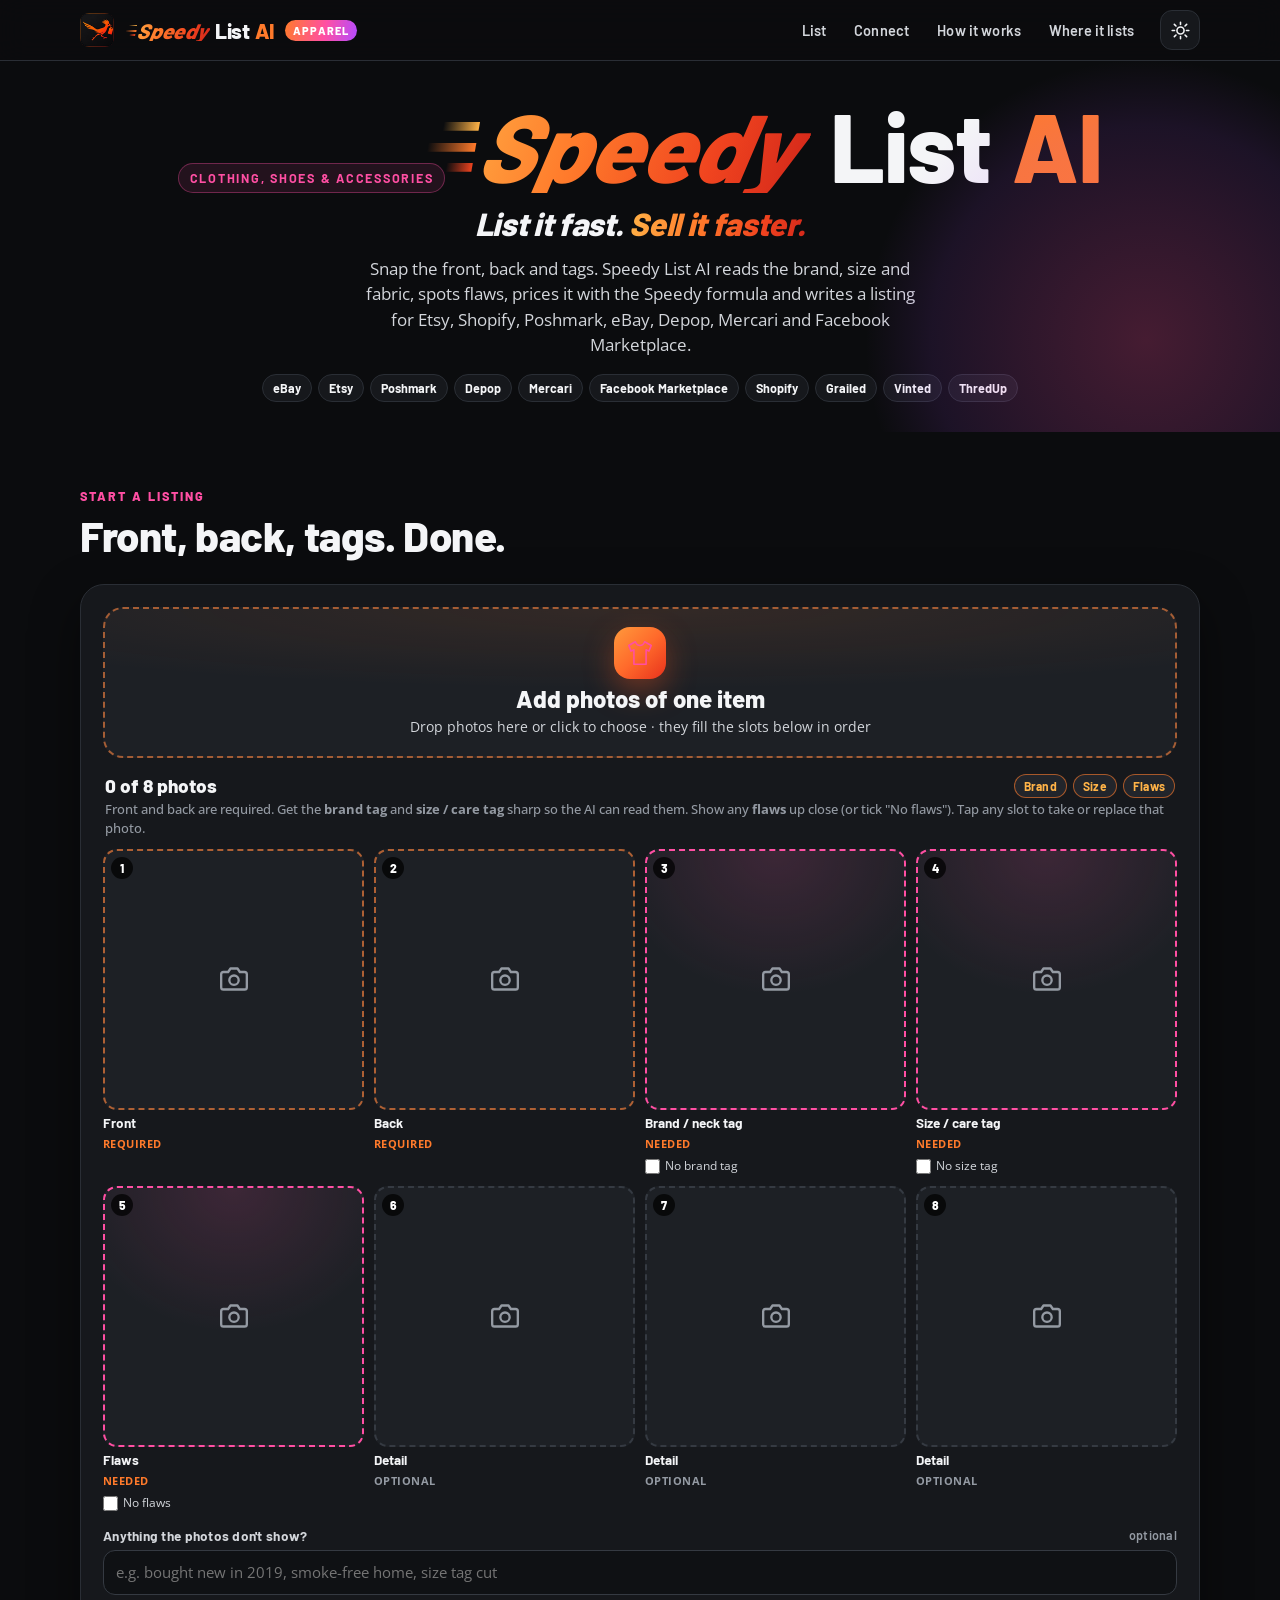
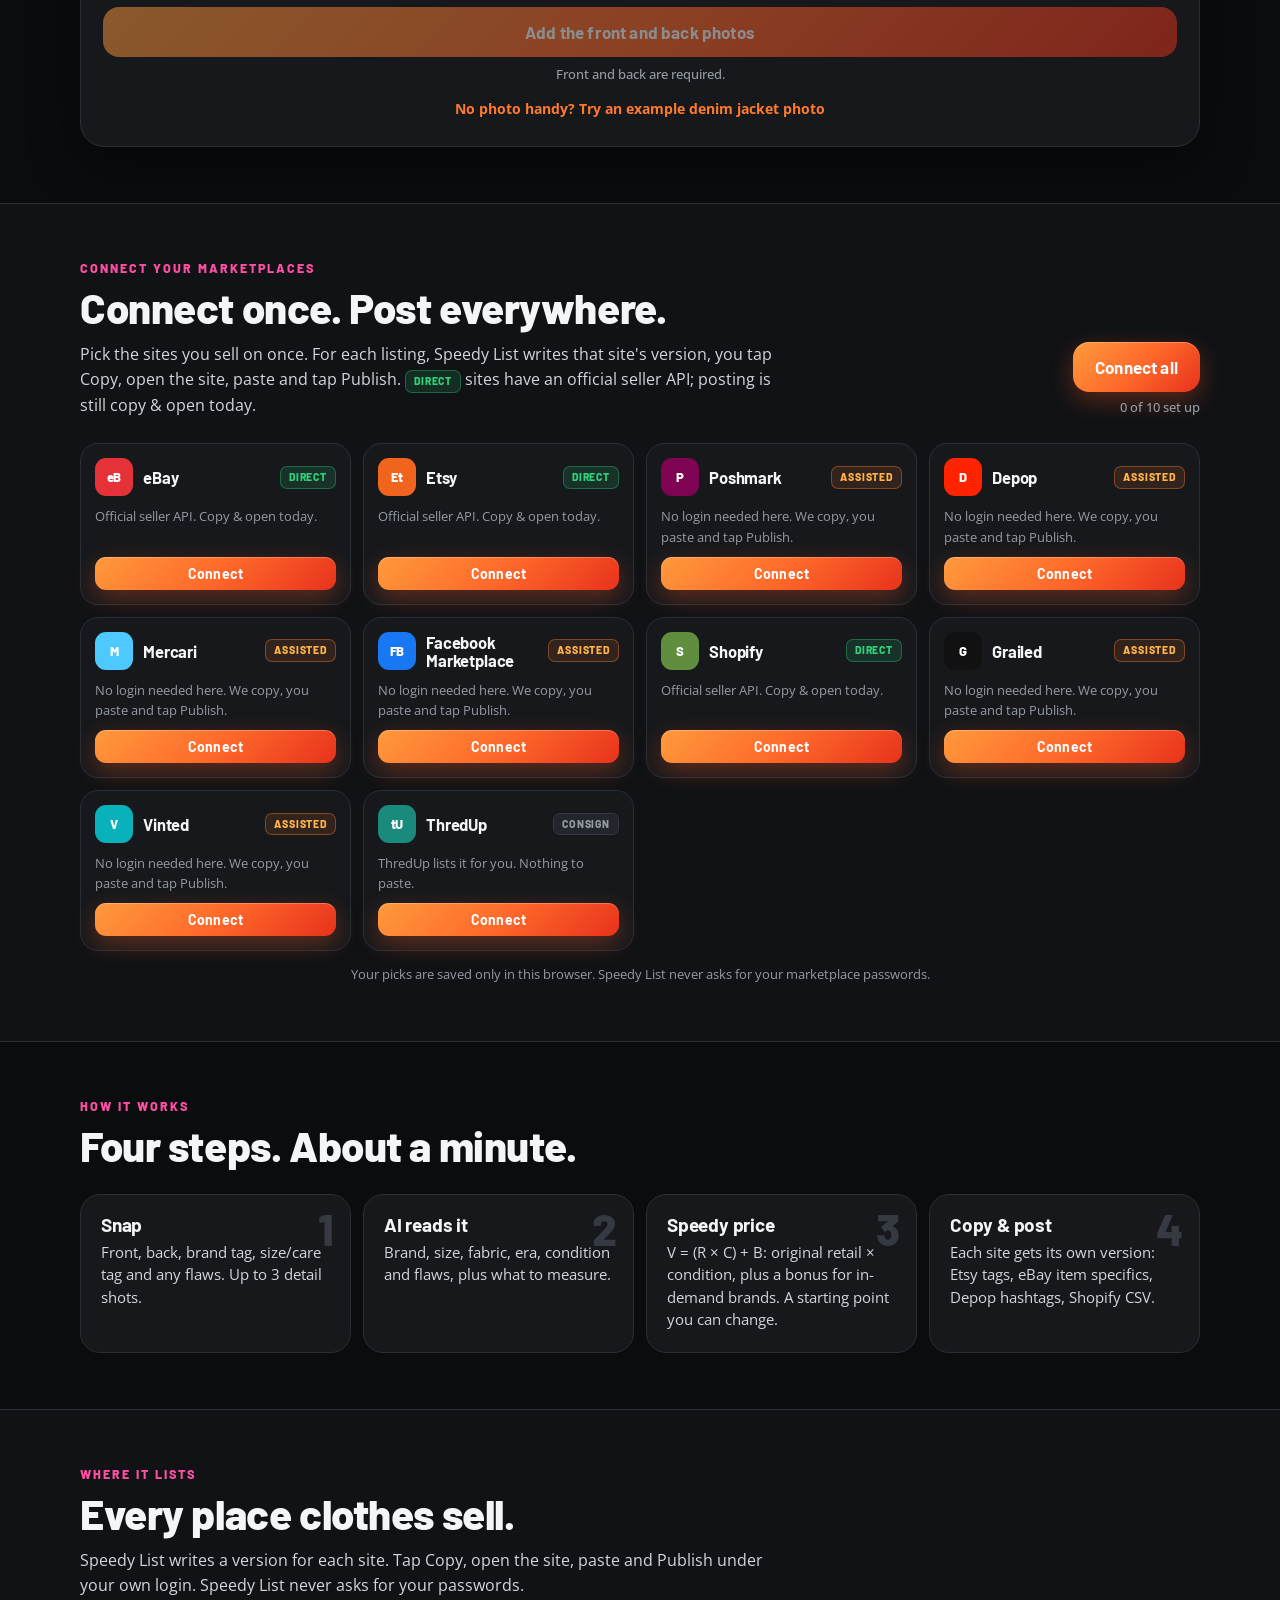
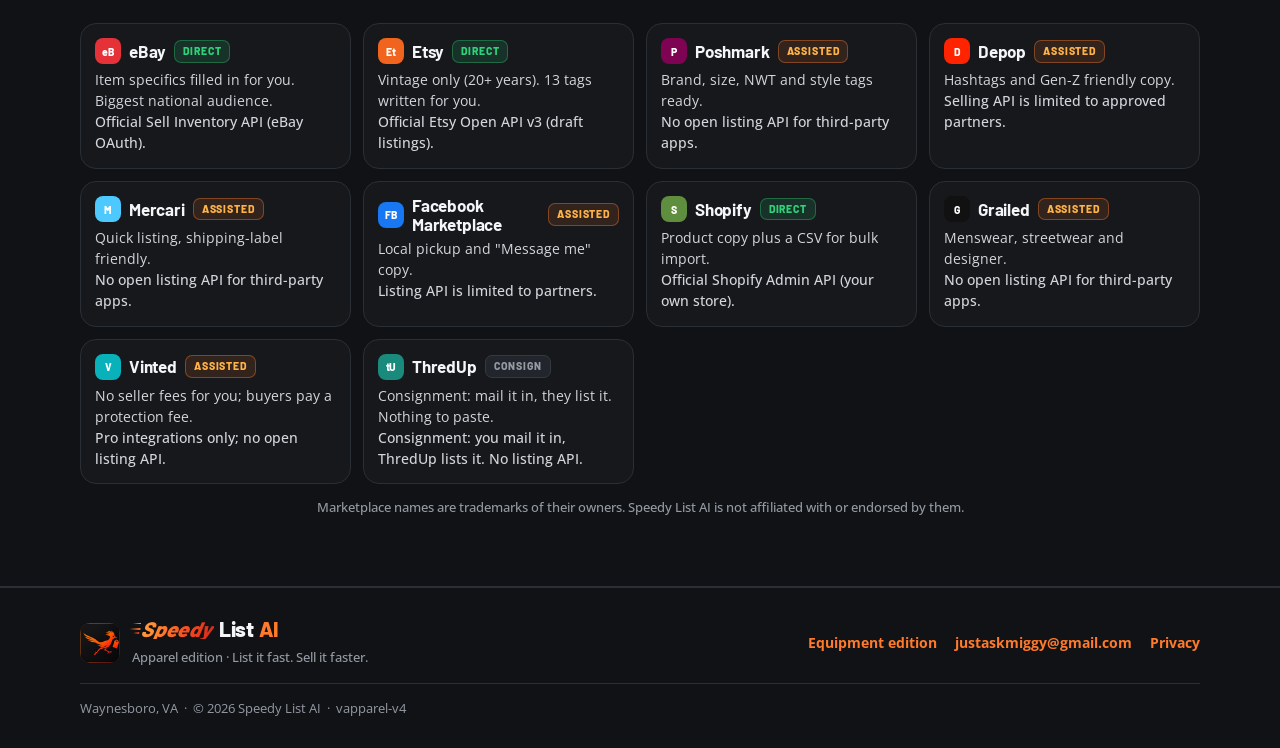
==== commit 4fc809f3: "v4: marketplace connections ported from the equipment app (Post to chips, Manage sites, Connect all," ====
--- a/index.html
+++ b/index.html
@@ -29,7 +29,7 @@
       <span class="wordmark sm"><span class="sp-speedy">Speedy</span><span class="sp-list">List</span><span class="sp-ai">AI</span></span>
       <span class="catpill" id="catPill">Apparel</span>
     </a>
-    <nav class="topnav" aria-label="Sections"><a href="#list">List</a><a href="#how">How it works</a><a href="#where">Where it lists</a></nav>
+    <nav class="topnav" aria-label="Sections"><a href="#list">List</a><a href="#connect">Connect</a><a href="#how">How it works</a><a href="#where">Where it lists</a></nav>
     <button class="btn ghost sm" id="installBtn" hidden>Install</button>
     <button class="iconbtn" id="themeBtn" aria-label="Toggle light / dark mode" title="Light / dark">
       <svg class="i-sun" viewBox="0 0 24 24" aria-hidden="true"><circle cx="12" cy="12" r="4.5"/><path d="M12 1.5v3M12 19.5v3M4.2 4.2l2.1 2.1M17.7 17.7l2.1 2.1M1.5 12h3M19.5 12h3M4.2 19.8l2.1-2.1M17.7 6.3l2.1-2.1"/></svg>
@@ -128,10 +128,19 @@
                 <div class="field"><label for="descIn">Description</label><textarea id="descIn" rows="6"></textarea></div>
                 <div class="field"><label for="kwIn">Keywords / tags <span class="tiny">comma separated</span></label><input id="kwIn"></div>
               </div>
-              <div class="post-card">
-                <div class="post-head"><h3>Copy to a marketplace</h3></div>
-                <div class="mtabs" id="mtabs" role="tablist" aria-label="Marketplaces"></div>
+              <div class="post-card" id="postCard">
+                <div class="post-head">
+                  <h3>Post to</h3>
+                  <a class="linkbtn" href="#connect" id="manageConn">Manage sites</a>
+                </div>
+                <div class="conn-chips" id="connChips"></div>
+                <div class="conn-nudge" id="connNudge" hidden>
+                  <span>Pick your sites once and they're ready on every listing.</span>
+                  <button class="btn primary sm" type="button" data-act="connect-all">Add all sites</button>
+                </div>
+                <div class="mtabs" id="mtabs" role="tablist" aria-label="Your marketplaces"></div>
                 <div class="mpanel" id="mpanel"></div>
+                <p class="demo-note center">Tap Copy on each field (or Copy all), open the site, paste and hit Publish.</p>
                 <div class="done-row">
                   <button class="btn ghost" id="saveBtn" type="button">Save to my items</button>
                   <button class="btn ghost" id="againBtn" type="button">List another item</button>
@@ -145,7 +154,25 @@
     </div>
   </section>
 
-  <section class="sec alt" id="how">
+  <section class="sec alt" id="connect">
+    <div class="wrap">
+      <div class="sec-head row">
+        <div>
+          <span class="kicker ap">Connect your marketplaces</span>
+          <h2>Connect once. Post everywhere.</h2>
+          <p class="sub">Pick the sites you sell on once. For each listing, Speedy List writes that site's version, you tap Copy, open the site, paste and tap Publish. <span class="mbadge direct">Direct</span> sites have an official seller API; posting is still copy &amp; open today.</p>
+        </div>
+        <div class="connect-actions">
+          <button class="btn primary lg" type="button" data-act="connect-all">Connect all</button>
+          <span class="tiny" id="connSummary">0 set up</span>
+        </div>
+      </div>
+      <div class="conn-grid" id="connGrid"></div>
+      <p class="demo-note center">Your picks are saved only in this browser. Speedy List never asks for your marketplace passwords.</p>
+    </div>
+  </section>
+
+  <section class="sec" id="how">
     <div class="wrap">
       <div class="sec-head"><span class="kicker ap">How it works</span><h2>Four steps. About a minute.</h2></div>
       <ol class="how">
@@ -157,7 +184,7 @@
     </div>
   </section>
 
-  <section class="sec" id="where">
+  <section class="sec alt" id="where">
     <div class="wrap">
       <div class="sec-head"><span class="kicker ap">Where it lists</span><h2>Every place clothes sell.</h2>
         <p class="sub">Speedy List writes a version for each site. Tap Copy, open the site, paste and Publish under your own login. Speedy List never asks for your passwords.</p></div>
@@ -175,6 +202,8 @@
     <p class="foot-note">Waynesboro, VA &nbsp;·&nbsp; &copy; 2026 Speedy List AI &nbsp;·&nbsp; <span id="verTag"></span></p>
   </div>
 </footer>
+<div class="modal" id="modal" hidden><div class="modal-back" data-act="close"></div><div class="modal-box" role="dialog" aria-modal="true" aria-labelledby="modalTitle" id="modalBox"></div></div>
+<div class="sheet" id="sheet" hidden></div>
 <div class="toast" id="toast" role="status" aria-live="polite"></div>
 <script src="js/categories.js"></script>
 <script src="js/markets.js"></script>
--- a/css/apparel.css
+++ b/css/apparel.css
@@ -10,7 +10,6 @@
 .formula-tag.ap{color:var(--ap);background:color-mix(in srgb,var(--ap) 10%,transparent);border-color:color-mix(in srgb,var(--ap) 45%,transparent)}
 .mk-strip{display:flex;gap:6px;flex-wrap:wrap;justify-content:center}
 .mk-strip span{font:700 12.5px var(--head);padding:5px 10px;border-radius:99px;background:var(--card);border:1px solid var(--line)}
-.mono{display:inline-grid;place-items:center;min-width:26px;height:26px;padding:0 5px;border-radius:7px;color:#fff;font:800 11.5px var(--head)}
 .drop-icon svg{stroke:var(--ap)}
 .shot.key .pick{border-color:var(--ap);background:radial-gradient(90% 80% at 50% 0%,color-mix(in srgb,var(--ap) 14%,transparent),transparent 70%),var(--card2)}
 .fgrid{display:grid;grid-template-columns:1fr 1fr;gap:8px 10px;margin:10px 0}
@@ -47,3 +46,18 @@
 .where h3{display:flex;gap:8px;align-items:center;font-size:17px;margin-bottom:6px}
 .where p{margin:0;font-size:13.5px;color:var(--text2)}
 .done-row{display:flex;gap:8px;margin-top:14px}.done-row .btn{flex:1}
+.result-grid>.col,.post-card,.listing-card,.mpanel,.mrow{min-width:0}
+.post-card{overflow:hidden}
+.mtab .st-ok{color:var(--green);display:inline-flex}.mtab .st-ok svg{width:14px;height:14px;stroke-width:3}
+.shop-in{display:flex;align-items:center;gap:6px;background:var(--input);border:1px solid var(--line2);border-radius:12px;padding:0 10px}
+.shop-in input{flex:1;min-width:0;border:0;background:transparent;padding:10px 0;outline:none;font-weight:600}
+.shop-in span{color:var(--mute);font-size:13px}
+.mempty{background:var(--input);border:1px dashed var(--line2);border-radius:12px;padding:14px;text-align:center;font-size:14px;color:var(--text2)}
+.mbadge.consign{background:var(--chip);color:var(--mute);border:1px solid var(--line2)}
+@media (max-width:700px){
+  .ccard-top h3{overflow-wrap:normal;word-break:normal;font-size:15.5px;line-height:1.15}
+  .ccard.ready .ccard-top .mbadge{display:none}
+  .ccard .row{gap:6px}.ccard .row .btn{min-width:84px;padding:8px 10px}.ccard .row .linkbtn{font-size:13px}
+}
+.shop-in input{border:0!important;box-shadow:none!important;background:transparent!important;padding:10px 0!important;border-radius:0!important}
+.shop-in:focus-within{border-color:var(--o2)}
